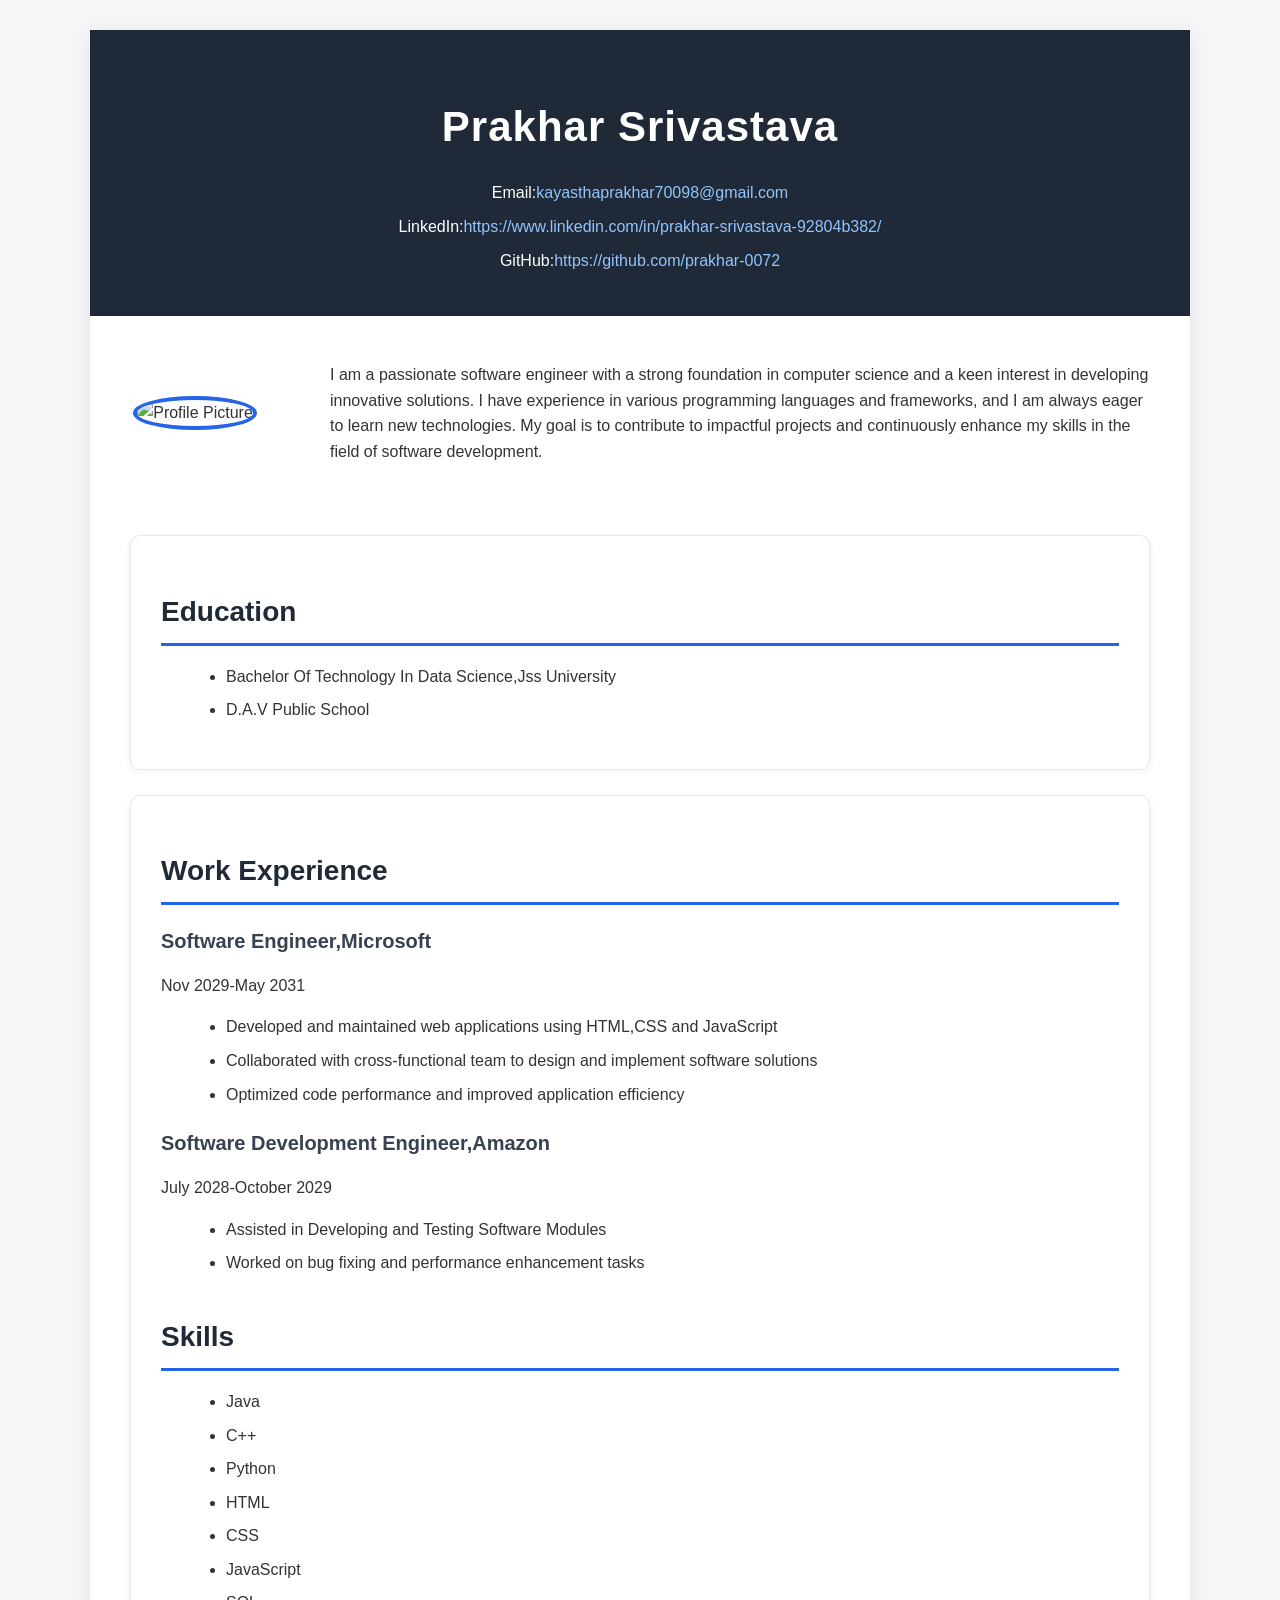
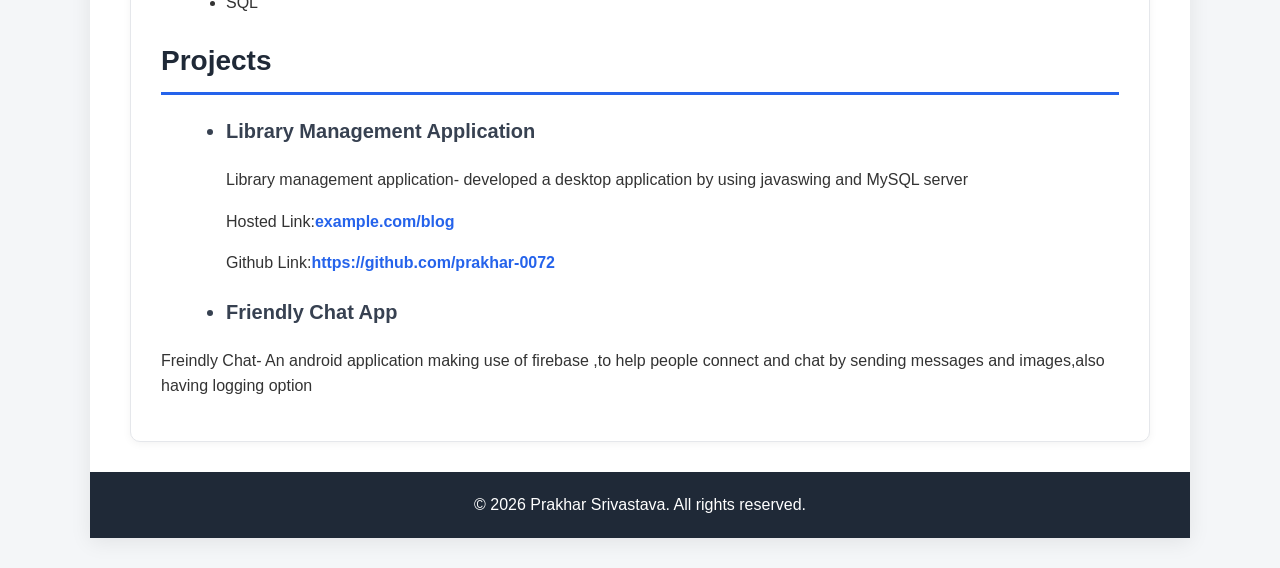
==== myportfolio_experiment2.html @ e23c4f3d "Add files via upload" ====
<!DOCTYPE html>
    <html lang="en">
    <head>
        <meta charset="UTF-8">
        <meta name="viewport" content="width=device-width, initial-scale=1.0">
        <title>Document</title>
        <link rel="stylesheet" href="portfolio.css">
    </head>
    <body>
         <div> 

    <div>
    
        <h1>Prakhar Srivastava</h1>

        
            <p> Email:<a href="mailto:kayasthaprakhar70098@gmail.com">kayasthaprakhar70098@gmail.com</a></p>
            <p>LinkedIn:<a href="https://www.linkedin.com/in/prakhar-srivastava-92804b382/">https://www.linkedin.com/in/prakhar-srivastava-92804b382/</a></p>
            <p>GitHub:<a href="https://github.com/prakhar-0072">https://github.com/prakhar-0072</a></p>
    </div>
    <table>
        <tr>
            <td> <img src="41bbfb94-6e46-4843-b14d-21f2be7ad59d.jpg" alt="Profile Picture" width="100" height="100"></td>
            <td><p>
        I am a passionate software engineer with a strong foundation in computer science and a keen interest in developing innovative solutions. I have experience in various programming languages and frameworks, and I am always eager to learn new technologies. My goal is to contribute to impactful projects and continuously enhance my skills in the field of software development.</p></td>
        </tr>
        </table>
   
        <section>
            <h2>Education</h2>
            <ul>
        <li>Bachelor Of Technology In Data Science,Jss University</li>
        <li>D.A.V Public School</li>
            </ul>
        </section>

        <section> 
            <h2> Work Experience</h2>
            <h3>Software Engineer,Microsoft</h3>
            <p>Nov 2029-May 2031</p>
            <ul>
                <li>Developed and maintained web applications using HTML,CSS and JavaScript</li>
                <li>Collaborated with cross-functional team to design and implement software solutions</li>
                <li>Optimized code performance and improved application efficiency</li>
            </ul>

            <h3> Software Development Engineer,Amazon</h3>
            <p>July 2028-October 2029</p>
            <table>
                <ul>
                    <li>Assisted in Developing and Testing Software Modules</li>
                    <li>Worked on bug fixing and performance enhancement tasks</li>
                </ul>
            </table>

            <h2>Skills</h2>
            <ul>
                <li>Java</li>
                <li>C++</li>
                <li>Python</li>
                <li>HTML</li>
                <li>CSS</li>
                <li>JavaScript</li>
                <li>SQL</li>
            </ul>

            <h2> Projects</h2>
            <h3> <ul><li>Library Management Application</li></ul></h3>
            <ul>
                <p>Library management application- developed a desktop application by using javaswing and MySQL server</p>
                <p>Hosted Link:<a href="github.com">example.com/blog</a></p>
                <p>Github Link:<a href="https://github.com/prakhar-0072">https://github.com/prakhar-0072</a></p>
            </ul>
           
            <h3><ul><li>Friendly Chat App</li></ul></h3>
            <p> Freindly Chat- An android application making use of firebase ,to help people connect and chat by sending messages and images,also having logging option</p>

        </section>
        <footer> 
            <p>© 2026 Prakhar Srivastava. All rights reserved.</p>
        </footer>
    </div>
    </body>
    </html>
---- portfolio.css ----
* ==============================
   GENERAL STYLING
   ============================== */

* {
    margin: 0;
    padding: 0;
    box-sizing: border-box;
}

html {
    scroll-behavior: smooth;
}

body {
    font-family: Arial, Helvetica, sans-serif;
    line-height: 1.6;
    background-color: #f4f6f8;
    color: #333;
}


/* ==============================
   MAIN CONTAINER
   ============================== */

body > div {
    width: 90%;
    max-width: 1100px;
    margin: 30px auto;
    background-color: white;
    box-shadow: 0 4px 20px rgba(0, 0, 0, 0.08);
}


/* ==============================
   HEADER
   ============================== */

body > div > div:first-child {
    background-color: #1f2937;
    color: white;
    padding: 35px;
    text-align: center;
}

h1 {
    font-size: 42px;
    margin-bottom: 20px;
    letter-spacing: 1px;
}

body > div > div:first-child p {
    margin: 8px 0;
}


/* ==============================
   LINKS
   ============================== */

a {
    color: #2563eb;
    text-decoration: none;
    transition: 0.3s;
}

a:hover {
    color: #1d4ed8;
    text-decoration: underline;
}


/* Header links */

body > div > div:first-child a {
    color: #93c5fd;
}

body > div > div:first-child a:hover {
    color: white;
}


/* ==============================
   PROFILE SECTION
   ============================== */

table {
    width: 100%;
    border-collapse: collapse;
}

td {
    padding: 30px;
    vertical-align: middle;
}

td:first-child {
    width: 150px;
    text-align: center;
}

td img {
    width: 120px;
    height: 120px;
    object-fit: cover;
    border-radius: 50%;
    border: 4px solid #2563eb;
}


/* ==============================
   SECTIONS
   ============================== */

section {
    margin: 25px 40px;
    padding: 30px;
    background-color: #ffffff;
    border: 1px solid #e5e7eb;
    border-radius: 10px;
    box-shadow: 0 2px 8px rgba(0, 0, 0, 0.05);
}

h2 {
    color: #1f2937;
    font-size: 28px;
    margin-bottom: 18px;
    padding-bottom: 8px;
    border-bottom: 3px solid #2563eb;
}

h3 {
    color: #374151;
    font-size: 20px;
    margin-top: 20px;
    margin-bottom: 8px;
}


/* ==============================
   LISTS
   ============================== */

ul {
    margin-left: 25px;
}

li {
    margin-bottom: 8px;
}


/* ==============================
   PROJECTS
   ============================== */

section p {
    margin-bottom: 12px;
}

section a {
    font-weight: bold;
}


/* ==============================
   FOOTER
   ============================== */

footer {
    background-color: #1f2937;
    color: white;
    text-align: center;
    padding: 20px;
    margin-top: 30px;
}

footer p {
    margin: 0;
}


/* ==============================
   MOBILE RESPONSIVE DESIGN
   ============================== */

@media (max-width: 768px) {

    body > div {
        width: 95%;
        margin: 10px auto;
    }

    body > div > div:first-child {
        padding: 25px 15px;
    }

    h1 {
        font-size: 32px;
    }

    table,
    tbody,
    tr,
    td {
        display: block;
        width: 100%;
    }

    td {
        padding: 15px 20px;
        text-align: center;
    }

    td img {
        width: 110px;
        height: 110px;
    }

    section {
        margin: 15px;
        padding: 20px;
    }

    h2 {
        font-size: 24px;
    }

    h3 {
        font-size: 18px;
    }

    body > div > div:first-child p {
        font-size: 14px;
        word-break: break-word;
    }
}
```
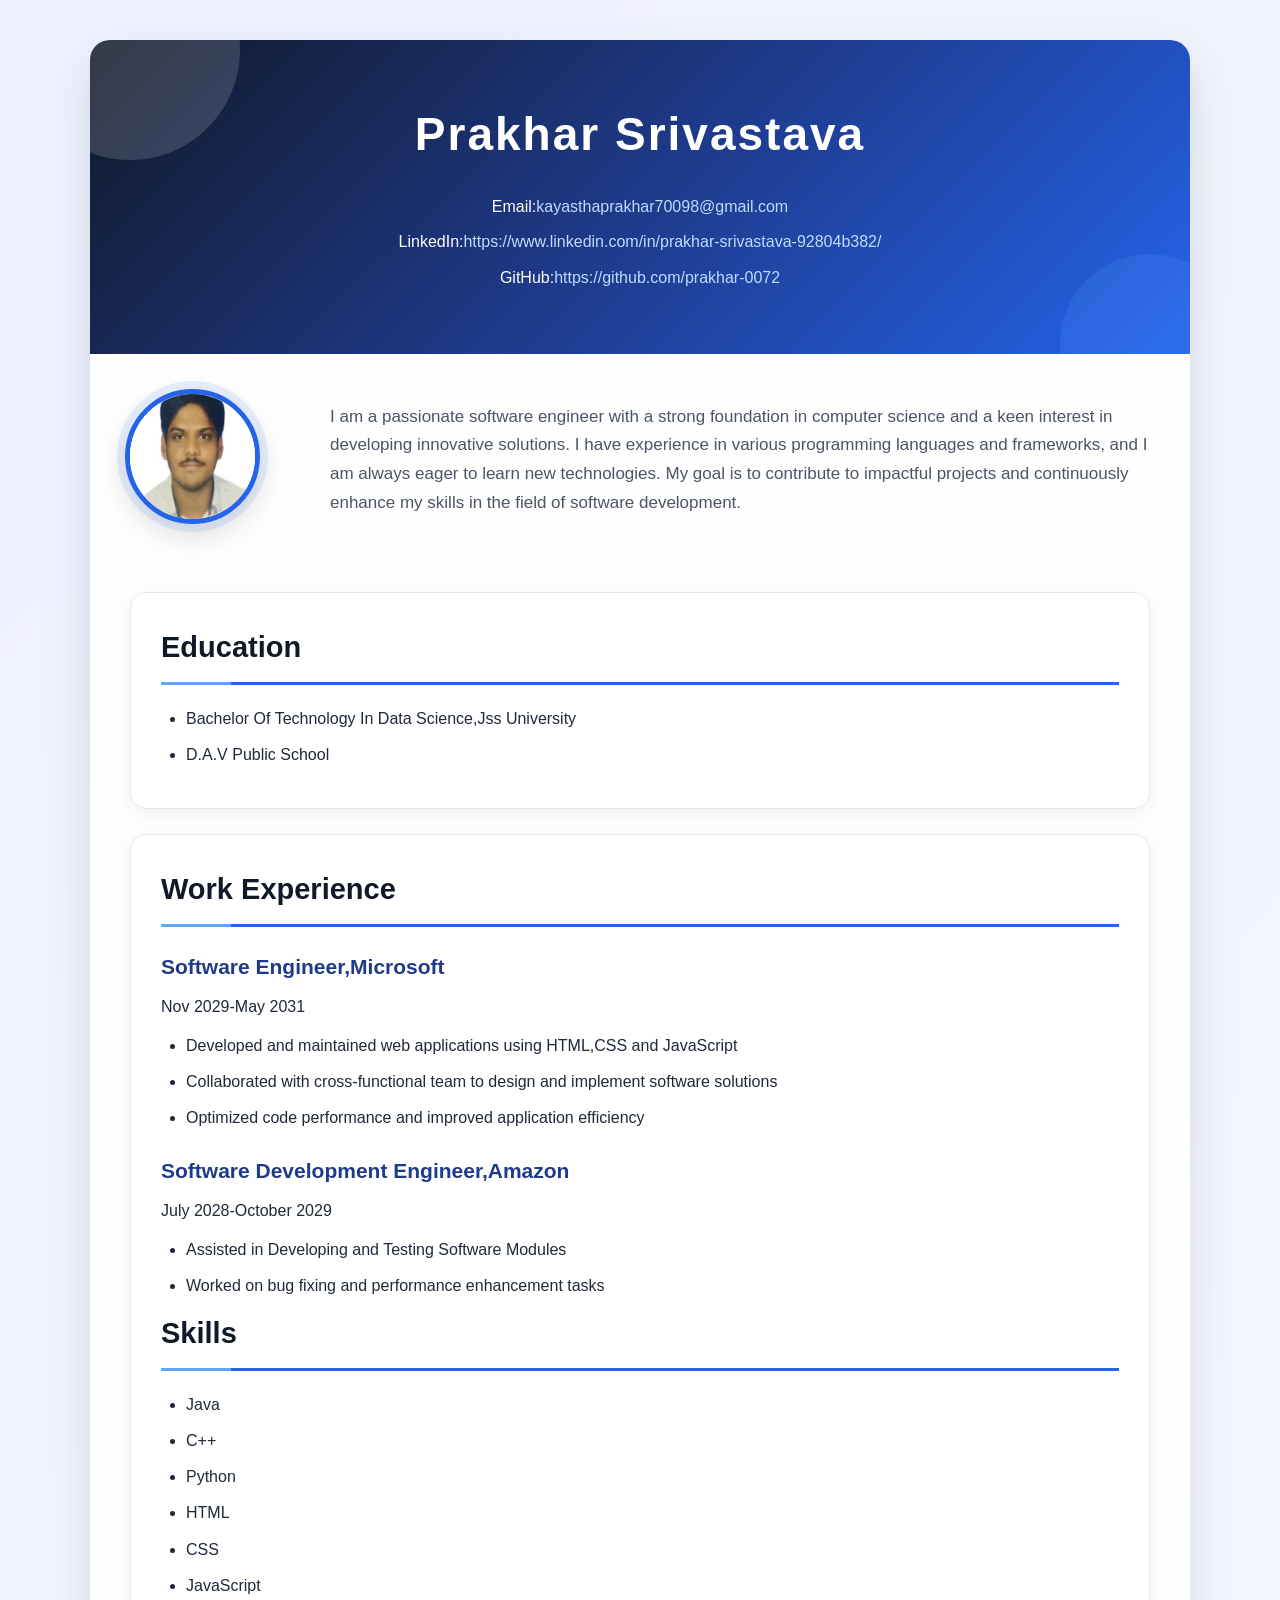
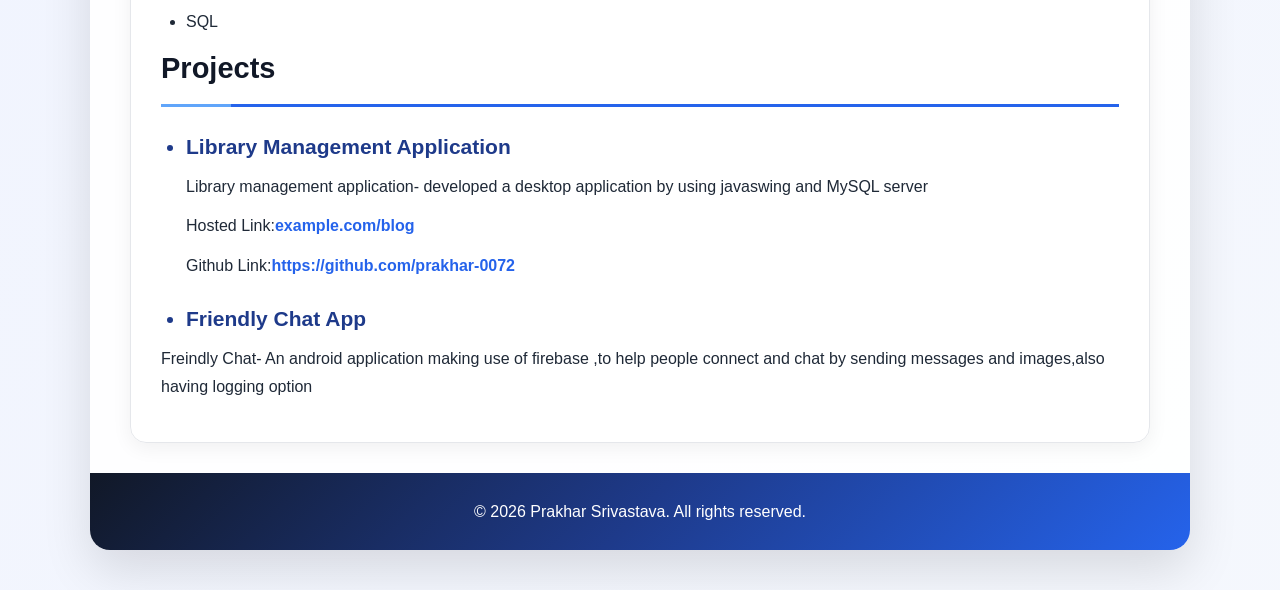
==== commit 51e33521: "Update myportfolio_experiment2.html" ====
--- a/myportfolio_experiment2.html
+++ b/myportfolio_experiment2.html
@@ -81,4 +81,5 @@
         </footer>
     </div>
     </body>
-    </html>+        <script src="script.js"></script>
+    </html>
--- a/portfolio.css
+++ b/portfolio.css
@@ -1,6 +1,6 @@
-* ==============================
-   GENERAL STYLING
-   ============================== */
+/* =========================================
+   MODERN ANIMATED PORTFOLIO
+   ========================================= */
 
 * {
     margin: 0;
@@ -14,67 +14,194 @@
 
 body {
     font-family: Arial, Helvetica, sans-serif;
-    line-height: 1.6;
-    background-color: #f4f6f8;
-    color: #333;
-}
-
-
-/* ==============================
+    line-height: 1.7;
+    color: #1f2937;
+    background: linear-gradient(135deg, #eef2ff, #f8fafc, #e0f2fe);
+    background-size: 300% 300%;
+    animation: backgroundMove 12s ease infinite;
+}
+
+
+/* =========================================
+   BACKGROUND ANIMATION
+   ========================================= */
+
+@keyframes backgroundMove {
+    0% {
+        background-position: 0% 50%;
+    }
+
+    50% {
+        background-position: 100% 50%;
+    }
+
+    100% {
+        background-position: 0% 50%;
+    }
+}
+
+
+/* =========================================
    MAIN CONTAINER
-   ============================== */
+   ========================================= */
 
 body > div {
     width: 90%;
     max-width: 1100px;
-    margin: 30px auto;
-    background-color: white;
-    box-shadow: 0 4px 20px rgba(0, 0, 0, 0.08);
-}
-
-
-/* ==============================
+    margin: 40px auto;
+    background: rgba(255, 255, 255, 0.95);
+    border-radius: 20px;
+    overflow: hidden;
+
+    box-shadow:
+        0 20px 50px rgba(0, 0, 0, 0.12);
+
+    animation: containerAppear 1s ease;
+}
+
+@keyframes containerAppear {
+    from {
+        opacity: 0;
+        transform: translateY(40px);
+    }
+
+    to {
+        opacity: 1;
+        transform: translateY(0);
+    }
+}
+
+
+/* =========================================
    HEADER
-   ============================== */
+   ========================================= */
 
 body > div > div:first-child {
-    background-color: #1f2937;
+    position: relative;
+    overflow: hidden;
+
+    background: linear-gradient(
+        135deg,
+        #111827,
+        #1e3a8a,
+        #2563eb
+    );
+
     color: white;
-    padding: 35px;
+    padding: 55px 30px;
     text-align: center;
 }
 
+
+/* Animated circles */
+
+body > div > div:first-child::before,
+body > div > div:first-child::after {
+    content: "";
+    position: absolute;
+    border-radius: 50%;
+    opacity: 0.15;
+    animation: floatingCircle 6s ease-in-out infinite;
+}
+
+body > div > div:first-child::before {
+    width: 220px;
+    height: 220px;
+    background: white;
+    top: -100px;
+    left: -70px;
+}
+
+body > div > div:first-child::after {
+    width: 180px;
+    height: 180px;
+    background: #60a5fa;
+    bottom: -80px;
+    right: -50px;
+    animation-delay: 2s;
+}
+
+@keyframes floatingCircle {
+    0%,
+    100% {
+        transform: translateY(0) rotate(0deg);
+    }
+
+    50% {
+        transform: translateY(-25px) rotate(20deg);
+    }
+}
+
+
+/* =========================================
+   NAME
+   ========================================= */
+
 h1 {
-    font-size: 42px;
+    position: relative;
+    z-index: 1;
+
+    font-size: 46px;
     margin-bottom: 20px;
-    letter-spacing: 1px;
-}
+    letter-spacing: 2px;
+
+    animation: titleAppear 1.2s ease;
+}
+
+@keyframes titleAppear {
+    from {
+        opacity: 0;
+        transform: translateY(-25px);
+    }
+
+    to {
+        opacity: 1;
+        transform: translateY(0);
+    }
+}
+
+
+/* Header paragraphs */
 
 body > div > div:first-child p {
+    position: relative;
+    z-index: 1;
     margin: 8px 0;
-}
-
-
-/* ==============================
+    animation: fadeIn 1.5s ease;
+}
+
+@keyframes fadeIn {
+    from {
+        opacity: 0;
+    }
+
+    to {
+        opacity: 1;
+    }
+}
+
+
+/* =========================================
    LINKS
-   ============================== */
+   ========================================= */
 
 a {
     color: #2563eb;
     text-decoration: none;
-    transition: 0.3s;
+    transition: all 0.3s ease;
 }
 
 a:hover {
     color: #1d4ed8;
     text-decoration: underline;
+    transform: translateY(-2px);
 }
 
 
 /* Header links */
 
 body > div > div:first-child a {
-    color: #93c5fd;
+    color: #bfdbfe;
 }
 
 body > div > div:first-child a:hover {
@@ -82,9 +209,9 @@
 }
 
 
-/* ==============================
-   PROFILE SECTION
-   ============================== */
+/* =========================================
+   PROFILE AREA
+   ========================================= */
 
 table {
     width: 100%;
@@ -92,69 +219,207 @@
 }
 
 td {
-    padding: 30px;
+    padding: 35px;
     vertical-align: middle;
 }
 
 td:first-child {
-    width: 150px;
+    width: 180px;
     text-align: center;
 }
 
+
+/* =========================================
+   PROFILE PHOTO
+   ========================================= */
+
 td img {
-    width: 120px;
-    height: 120px;
+    width: 135px;
+    height: 135px;
+
     object-fit: cover;
+
     border-radius: 50%;
-    border: 4px solid #2563eb;
-}
-
-
-/* ==============================
+
+    border: 5px solid #2563eb;
+
+    box-shadow:
+        0 0 0 8px rgba(37, 99, 235, 0.10),
+        0 10px 30px rgba(0, 0, 0, 0.15);
+
+    animation: profileFloat 4s ease-in-out infinite;
+
+    transition: all 0.4s ease;
+}
+
+@keyframes profileFloat {
+    0%,
+    100% {
+        transform: translateY(0);
+    }
+
+    50% {
+        transform: translateY(-12px);
+    }
+}
+
+td img:hover {
+    transform: scale(1.08) rotate(3deg);
+
+    box-shadow:
+        0 0 0 12px rgba(37, 99, 235, 0.12),
+        0 15px 35px rgba(0, 0, 0, 0.20);
+}
+
+
+/* =========================================
+   PROFILE DESCRIPTION
+   ========================================= */
+
+td p {
+    font-size: 17px;
+    color: #4b5563;
+}
+
+
+/* =========================================
    SECTIONS
-   ============================== */
+   ========================================= */
 
 section {
     margin: 25px 40px;
     padding: 30px;
-    background-color: #ffffff;
+
+    background: rgba(255, 255, 255, 0.95);
+
     border: 1px solid #e5e7eb;
-    border-radius: 10px;
-    box-shadow: 0 2px 8px rgba(0, 0, 0, 0.05);
-}
+    border-radius: 16px;
+
+    box-shadow:
+        0 5px 20px rgba(0, 0, 0, 0.06);
+
+    transition:
+        transform 0.4s ease,
+        box-shadow 0.4s ease;
+
+    animation: sectionAppear 0.8s ease both;
+}
+
+section:hover {
+    transform: translateY(-6px);
+
+    box-shadow:
+        0 15px 35px rgba(37, 99, 235, 0.12);
+}
+
+@keyframes sectionAppear {
+    from {
+        opacity: 0;
+        transform: translateY(30px);
+    }
+
+    to {
+        opacity: 1;
+        transform: translateY(0);
+    }
+}
+
+
+/* =========================================
+   HEADINGS
+   ========================================= */
 
 h2 {
-    color: #1f2937;
-    font-size: 28px;
-    margin-bottom: 18px;
-    padding-bottom: 8px;
+    color: #111827;
+
+    font-size: 29px;
+
+    margin-bottom: 20px;
+
+    padding-bottom: 10px;
+
     border-bottom: 3px solid #2563eb;
-}
+
+    position: relative;
+}
+
+h2::after {
+    content: "";
+
+    position: absolute;
+
+    left: 0;
+    bottom: -3px;
+
+    width: 70px;
+    height: 3px;
+
+    background: #60a5fa;
+
+    animation: lineGrow 1s ease;
+}
+
+@keyframes lineGrow {
+    from {
+        width: 0;
+    }
+
+    to {
+        width: 70px;
+    }
+}
+
 
 h3 {
-    color: #374151;
-    font-size: 20px;
-    margin-top: 20px;
+    color: #1e3a8a;
+
+    font-size: 21px;
+
+    margin-top: 22px;
     margin-bottom: 8px;
-}
-
-
-/* ==============================
+
+    transition: color 0.3s ease;
+}
+
+h3:hover {
+    color: #2563eb;
+}
+
+
+/* =========================================
    LISTS
-   ============================== */
+   ========================================= */
 
 ul {
     margin-left: 25px;
 }
 
 li {
-    margin-bottom: 8px;
-}
-
-
-/* ==============================
+    margin-bottom: 9px;
+
+    transition:
+        transform 0.3s ease,
+        color 0.3s ease;
+}
+
+li:hover {
+    transform: translateX(8px);
+    color: #2563eb;
+}
+
+
+/* =========================================
+   SKILLS
+   ========================================= */
+
+section ul li {
+    position: relative;
+}
+
+
+/* =========================================
    PROJECTS
-   ============================== */
+   ========================================= */
 
 section p {
     margin-bottom: 12px;
@@ -165,15 +430,31 @@
 }
 
 
-/* ==============================
+/* Project links */
+
+section a:hover {
+    text-decoration: underline;
+}
+
+
+/* =========================================
    FOOTER
-   ============================== */
+   ========================================= */
 
 footer {
-    background-color: #1f2937;
+    background: linear-gradient(
+        135deg,
+        #111827,
+        #1e3a8a,
+        #2563eb
+    );
+
     color: white;
+
     text-align: center;
-    padding: 20px;
+
+    padding: 25px;
+
     margin-top: 30px;
 }
 
@@ -182,23 +463,48 @@
 }
 
 
-/* ==============================
-   MOBILE RESPONSIVE DESIGN
-   ============================== */
+/* =========================================
+   FOOTER ANIMATION
+   ========================================= */
+
+footer:hover {
+    background-size: 200% 200%;
+    animation: footerGlow 4s ease infinite;
+}
+
+@keyframes footerGlow {
+    0% {
+        background-position: 0% 50%;
+    }
+
+    50% {
+        background-position: 100% 50%;
+    }
+
+    100% {
+        background-position: 0% 50%;
+    }
+}
+
+
+/* =========================================
+   MOBILE RESPONSIVE
+   ========================================= */
 
 @media (max-width: 768px) {
 
     body > div {
         width: 95%;
-        margin: 10px auto;
+        margin: 15px auto;
+        border-radius: 14px;
     }
 
     body > div > div:first-child {
-        padding: 25px 15px;
+        padding: 40px 20px;
     }
 
     h1 {
-        font-size: 32px;
+        font-size: 34px;
     }
 
     table,
@@ -210,26 +516,35 @@
     }
 
     td {
-        padding: 15px 20px;
+        padding: 20px;
         text-align: center;
     }
 
+    td:first-child {
+        width: 100%;
+    }
+
     td img {
-        width: 110px;
-        height: 110px;
+        width: 120px;
+        height: 120px;
+    }
+
+    td p {
+        font-size: 15px;
+        text-align: left;
     }
 
     section {
         margin: 15px;
-        padding: 20px;
+        padding: 22px;
     }
 
     h2 {
-        font-size: 24px;
+        font-size: 25px;
     }
 
     h3 {
-        font-size: 18px;
+        font-size: 19px;
     }
 
     body > div > div:first-child p {
@@ -237,4 +552,19 @@
         word-break: break-word;
     }
 }
-```
+
+
+/* =========================================
+   REDUCE ANIMATION FOR ACCESSIBILITY
+   ========================================= */
+
+@media (prefers-reduced-motion: reduce) {
+
+    *,
+    *::before,
+    *::after {
+        animation-duration: 0.01ms !important;
+        animation-iteration-count: 1 !important;
+        transition-duration: 0.01ms !important;
+    }
+}
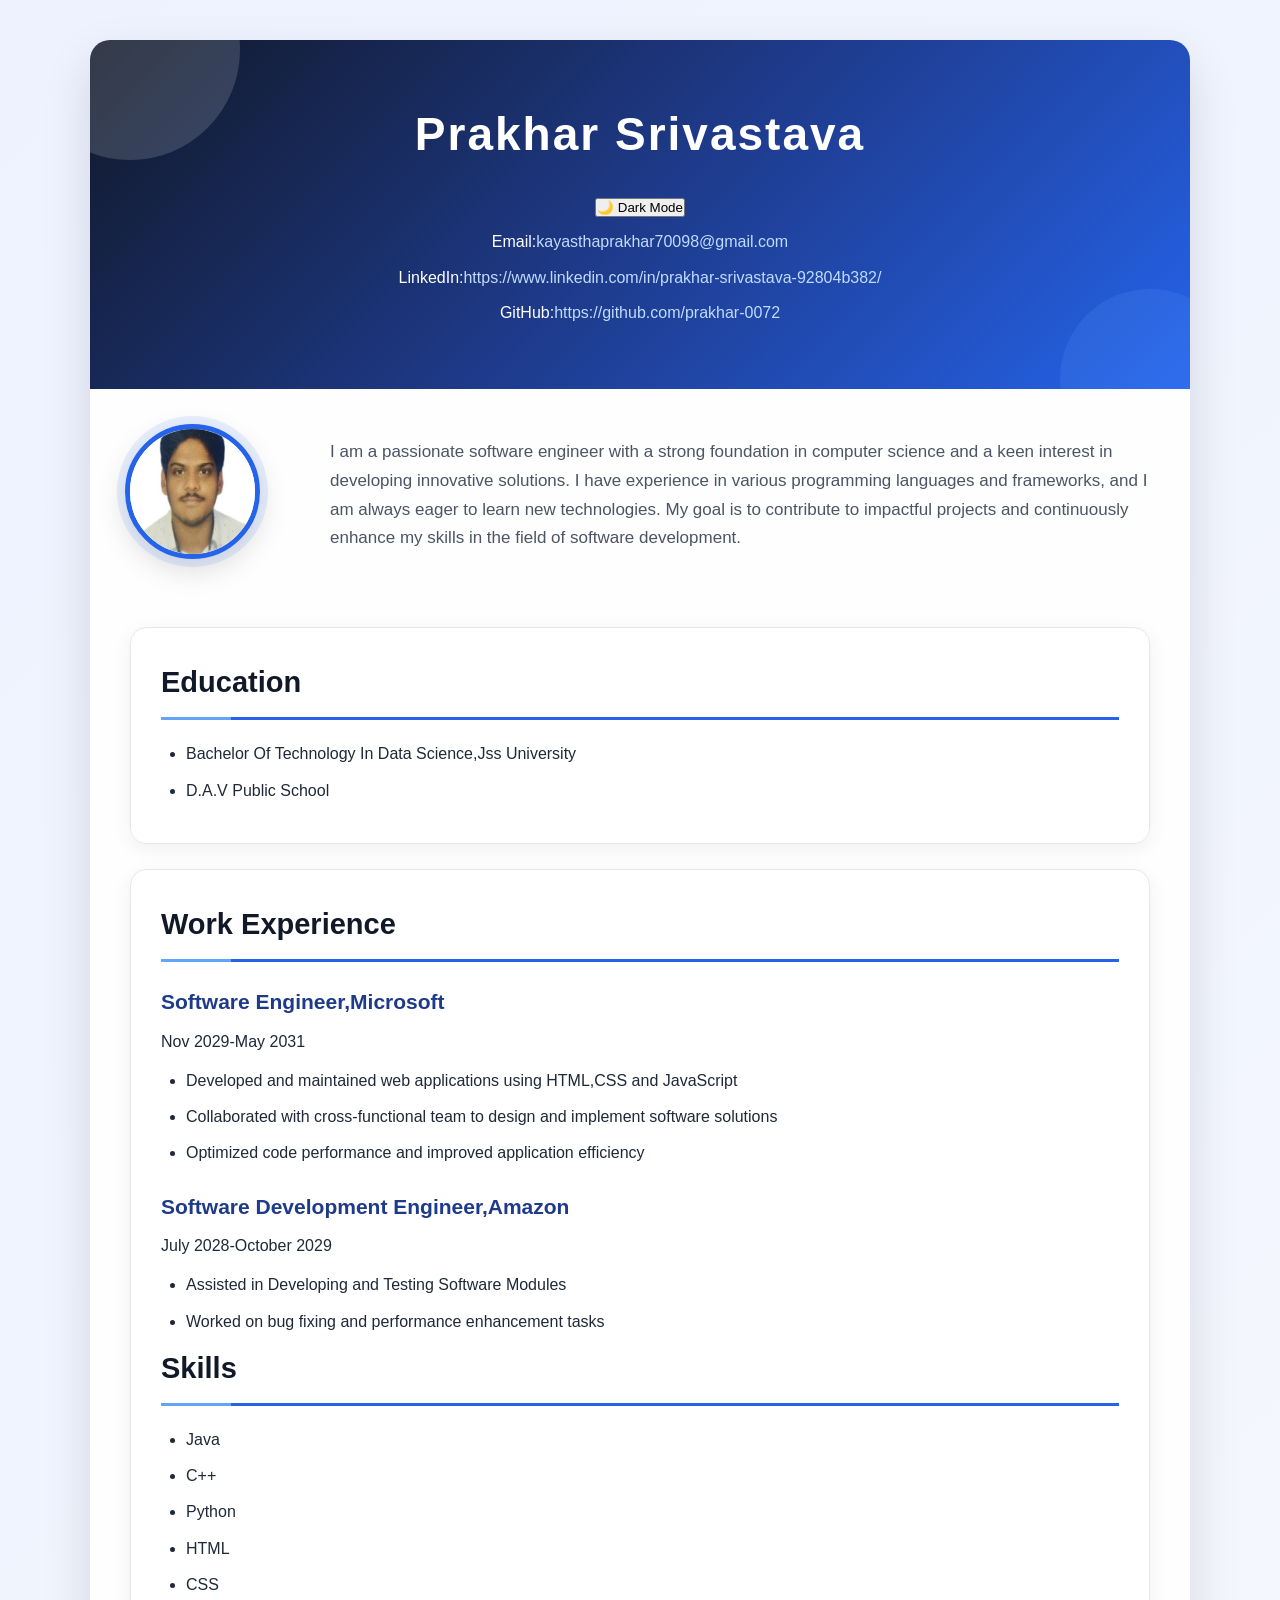
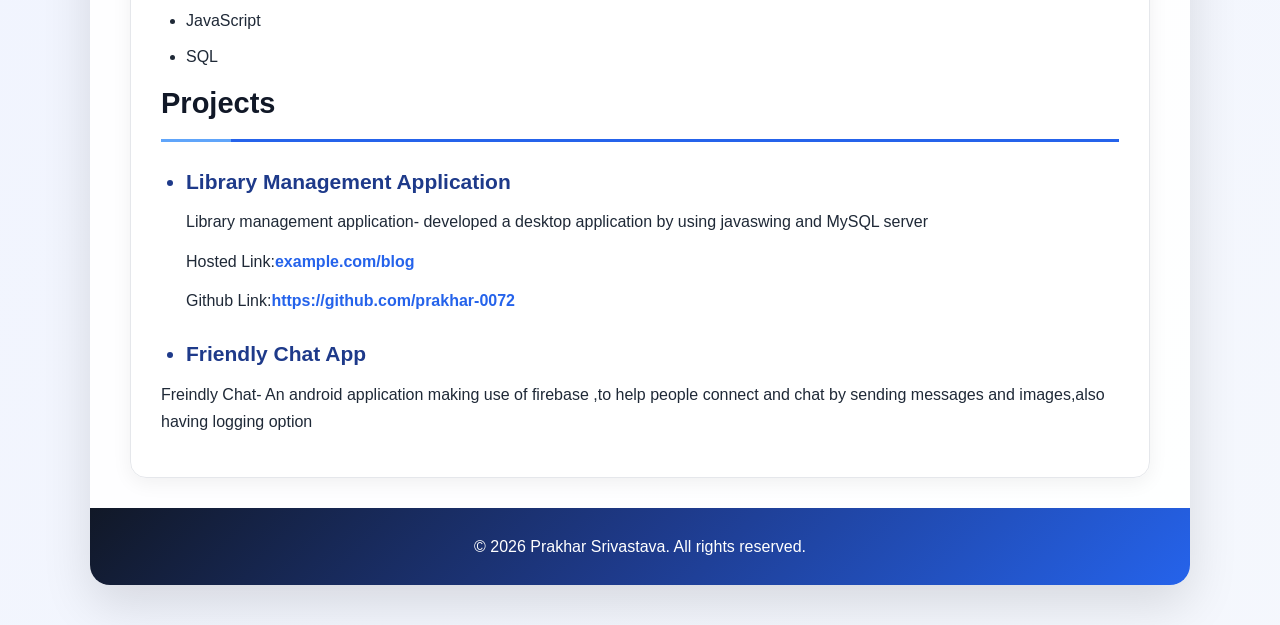
==== commit 40d8c738: "Update myportfolio_experiment2.html" ====
--- a/myportfolio_experiment2.html
+++ b/myportfolio_experiment2.html
@@ -12,6 +12,7 @@
     <div>
     
         <h1>Prakhar Srivastava</h1>
+        <button id="themeButton" onclick="toggleDarkMode()">🌙 Dark Mode</button>
 
         
             <p> Email:<a href="mailto:kayasthaprakhar70098@gmail.com">kayasthaprakhar70098@gmail.com</a></p>
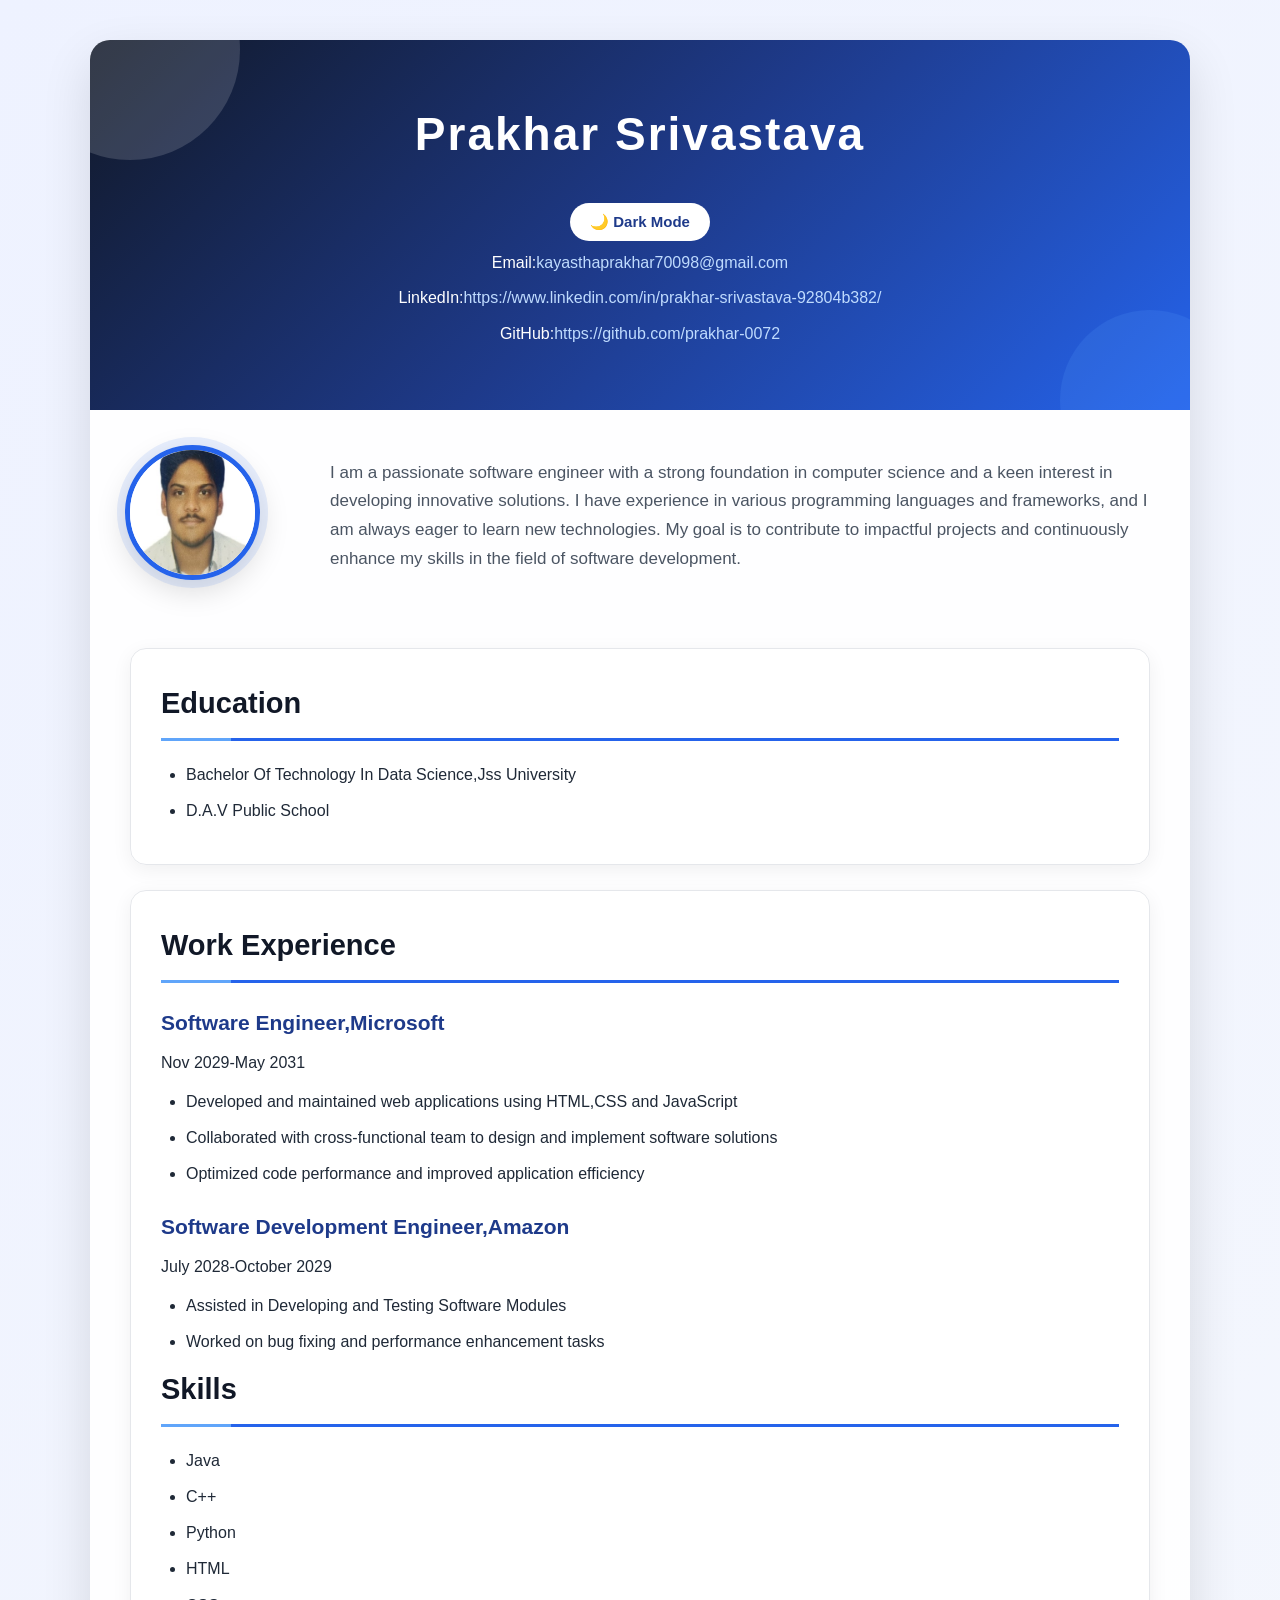
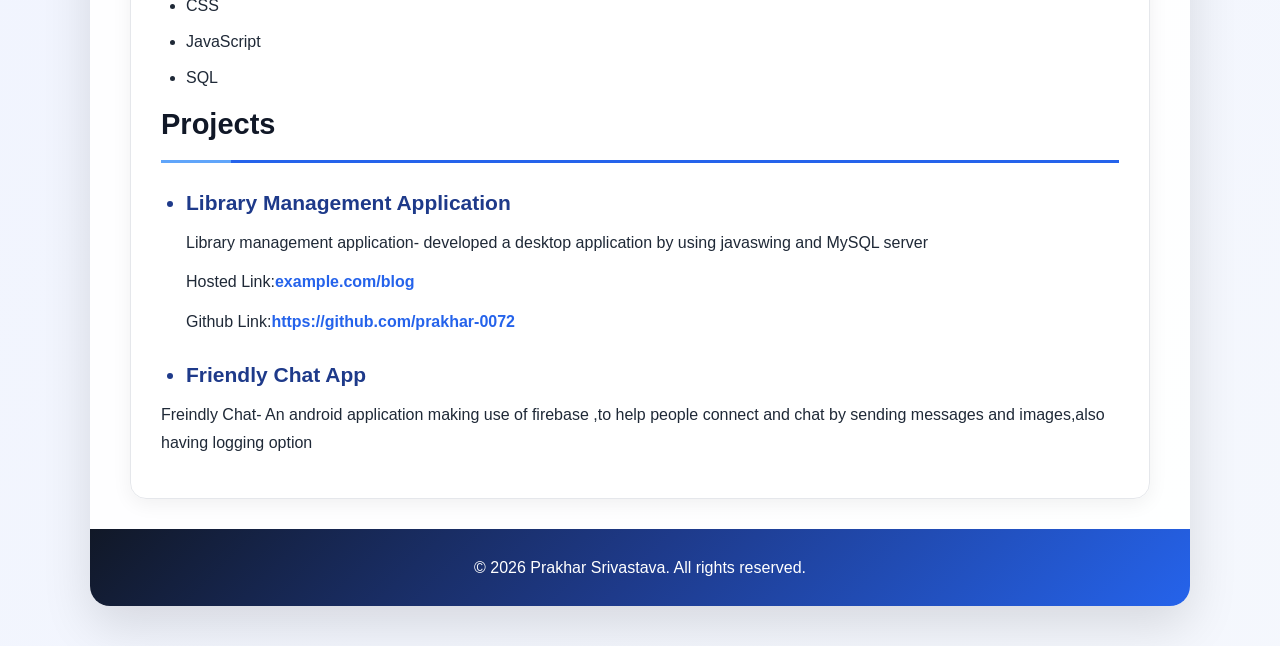
==== commit d1aab186: "Update myportfolio_experiment2.html" ====
--- a/myportfolio_experiment2.html
+++ b/myportfolio_experiment2.html
@@ -12,7 +12,9 @@
     <div>
     
         <h1>Prakhar Srivastava</h1>
-        <button id="themeButton" onclick="toggleDarkMode()">🌙 Dark Mode</button>
+       <button id="themeButton" onclick="document.body.style.backgroundColor = document.body.style.backgroundColor === 'black' ? '' : 'black';">
+    🌙 Dark Mode
+</button>
 
         
             <p> Email:<a href="mailto:kayasthaprakhar70098@gmail.com">kayasthaprakhar70098@gmail.com</a></p>
--- a/portfolio.css
+++ b/portfolio.css
@@ -568,3 +568,64 @@
         transition-duration: 0.01ms !important;
     }
 }
+
+/* =========================================
+   DARK MODE
+   ========================================= */
+
+body.dark-mode {
+    background: #111827;
+    color: #f9fafb;
+}
+
+body.dark-mode > div {
+    background: #1f2937;
+}
+
+body.dark-mode section {
+    background: #1f2937;
+    border-color: #374151;
+    color: #f9fafb;
+}
+
+body.dark-mode h2 {
+    color: #ffffff;
+}
+
+body.dark-mode h3 {
+    color: #93c5fd;
+}
+
+body.dark-mode section p,
+body.dark-mode td p {
+    color: #d1d5db;
+}
+
+body.dark-mode li {
+    color: #e5e7eb;
+}
+
+body.dark-mode a {
+    color: #60a5fa;
+}
+
+#themeButton {
+    position: relative;
+    z-index: 5;
+    padding: 10px 20px;
+    margin-top: 10px;
+    border: none;
+    border-radius: 25px;
+    background: white;
+    color: #1e3a8a;
+    font-size: 15px;
+    font-weight: bold;
+    cursor: pointer;
+    transition: 0.3s ease;
+}
+
+#themeButton:hover {
+    transform: scale(1.08);
+    box-shadow: 0 5px 20px rgba(255, 255, 255, 0.3);
+}
+
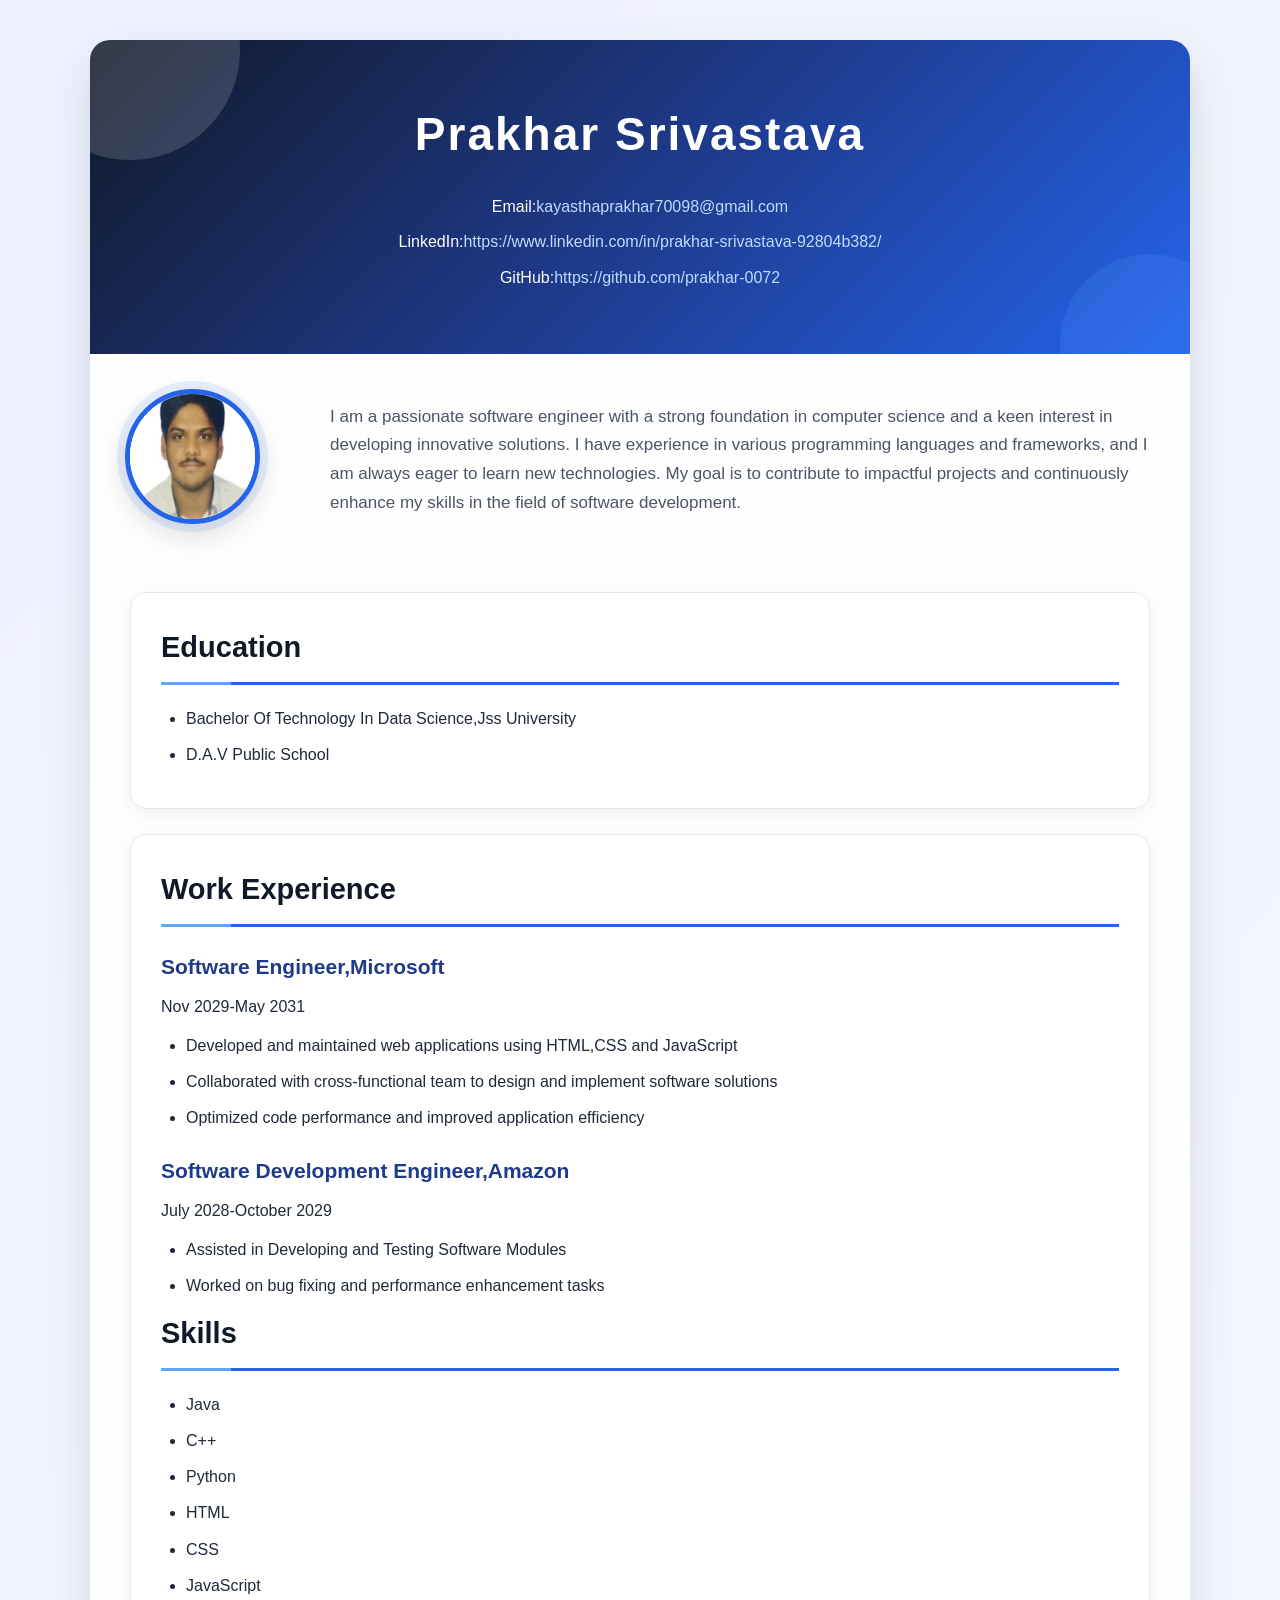
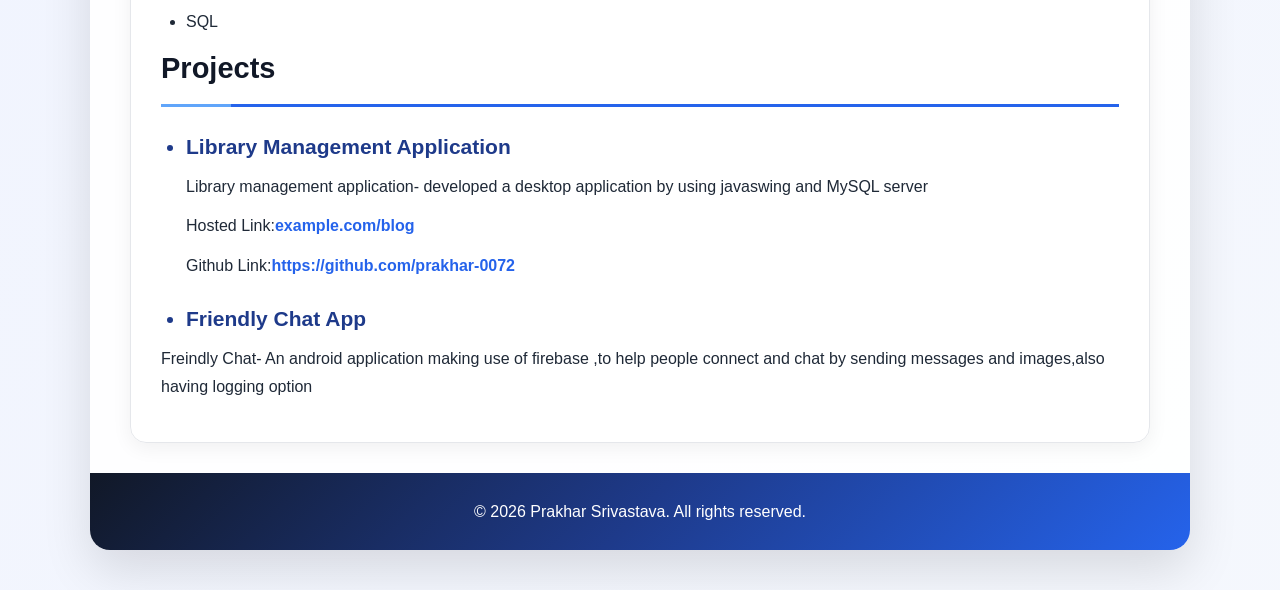
==== commit b732c749: "Update myportfolio_experiment2.html" ====
--- a/myportfolio_experiment2.html
+++ b/myportfolio_experiment2.html
@@ -1,4 +1,13 @@
     <!DOCTYPE html>
+    <html lang="en">
+    <head>
+        <meta charset="UTF-8">
+        <meta name="viewport" content="width=device-width, initial-scale=1.0">
+        <title>Document</title>
+        <link rel="stylesheet" href="portfolio.css">
+    </head>
+    <body>
+         <!DOCTYPE html>
     <html lang="en">
     <head>
         <meta charset="UTF-8">
@@ -12,9 +21,6 @@
     <div>
     
         <h1>Prakhar Srivastava</h1>
-       <button id="themeButton" onclick="document.body.style.backgroundColor = document.body.style.backgroundColor === 'black' ? '' : 'black';">
-    🌙 Dark Mode
-</button>
 
         
             <p> Email:<a href="mailto:kayasthaprakhar70098@gmail.com">kayasthaprakhar70098@gmail.com</a></p>
@@ -84,5 +90,4 @@
         </footer>
     </div>
     </body>
-        <script src="script.js"></script>
     </html>
